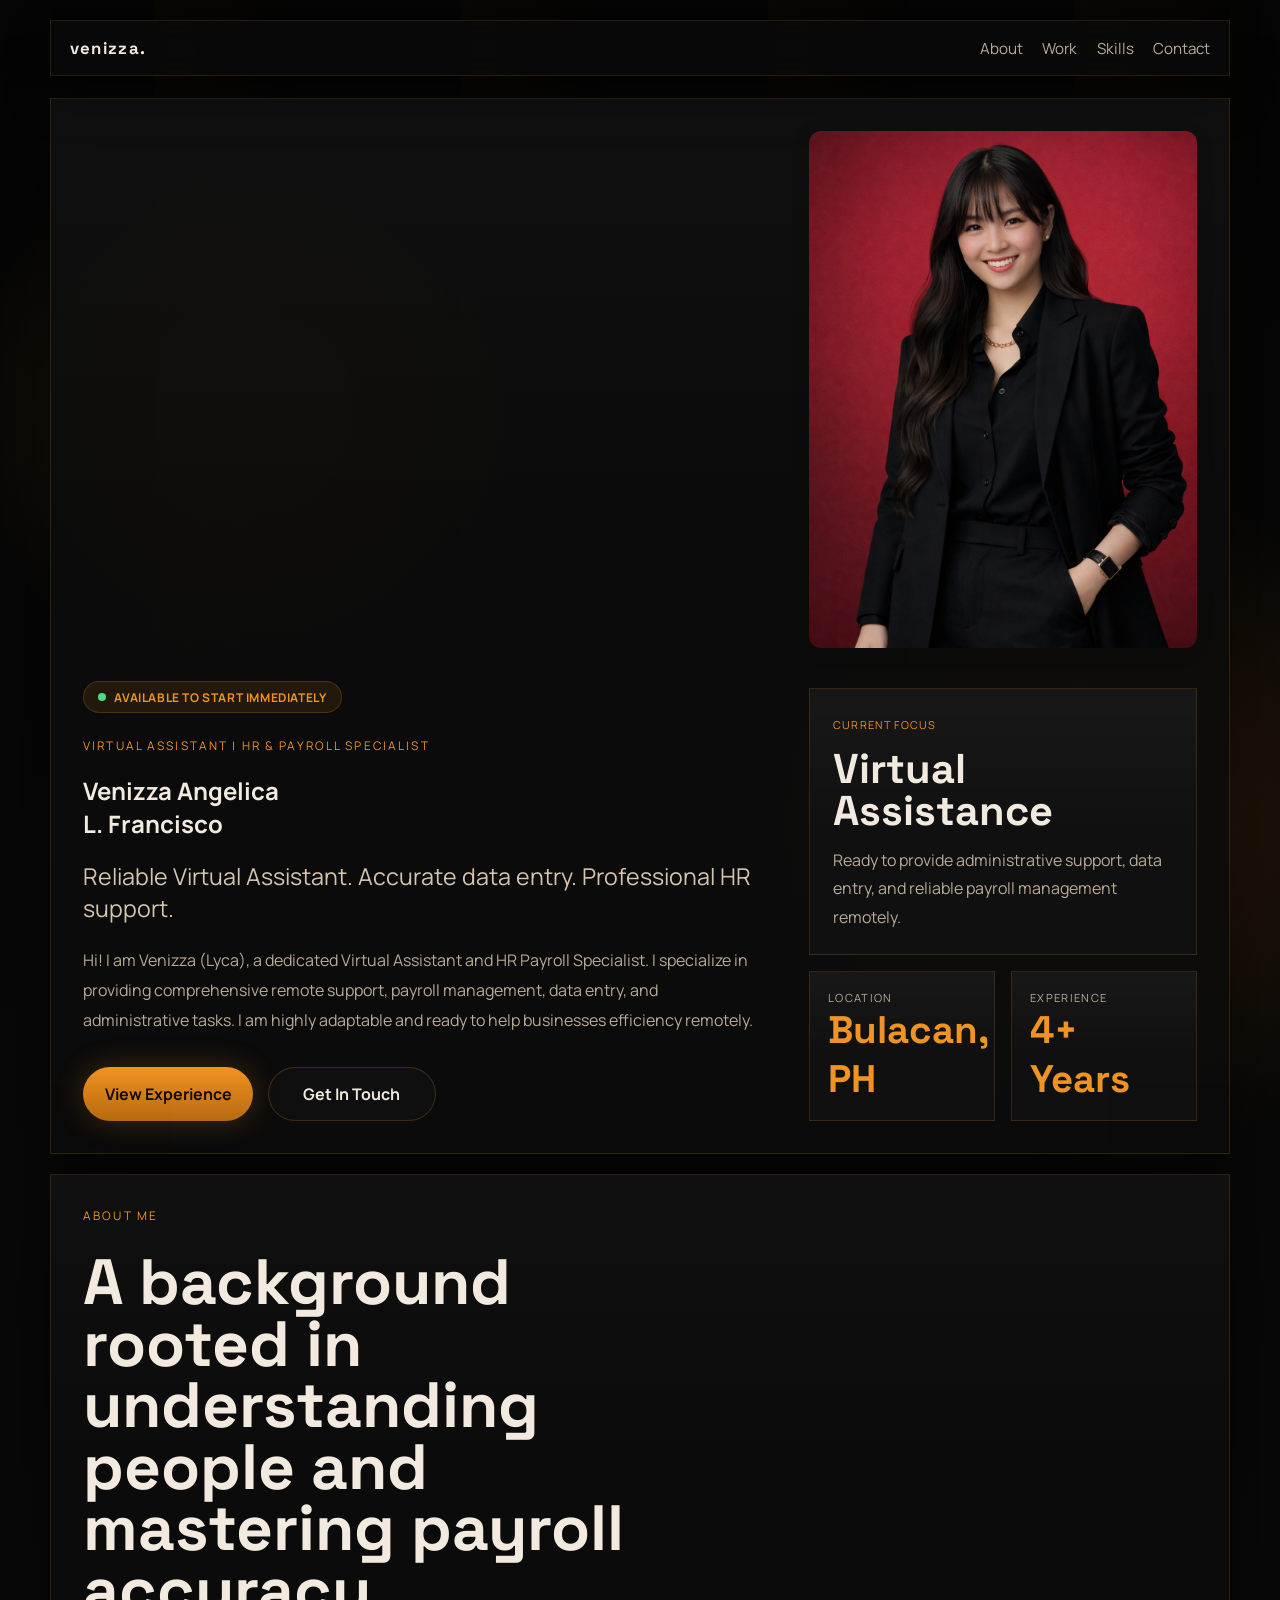
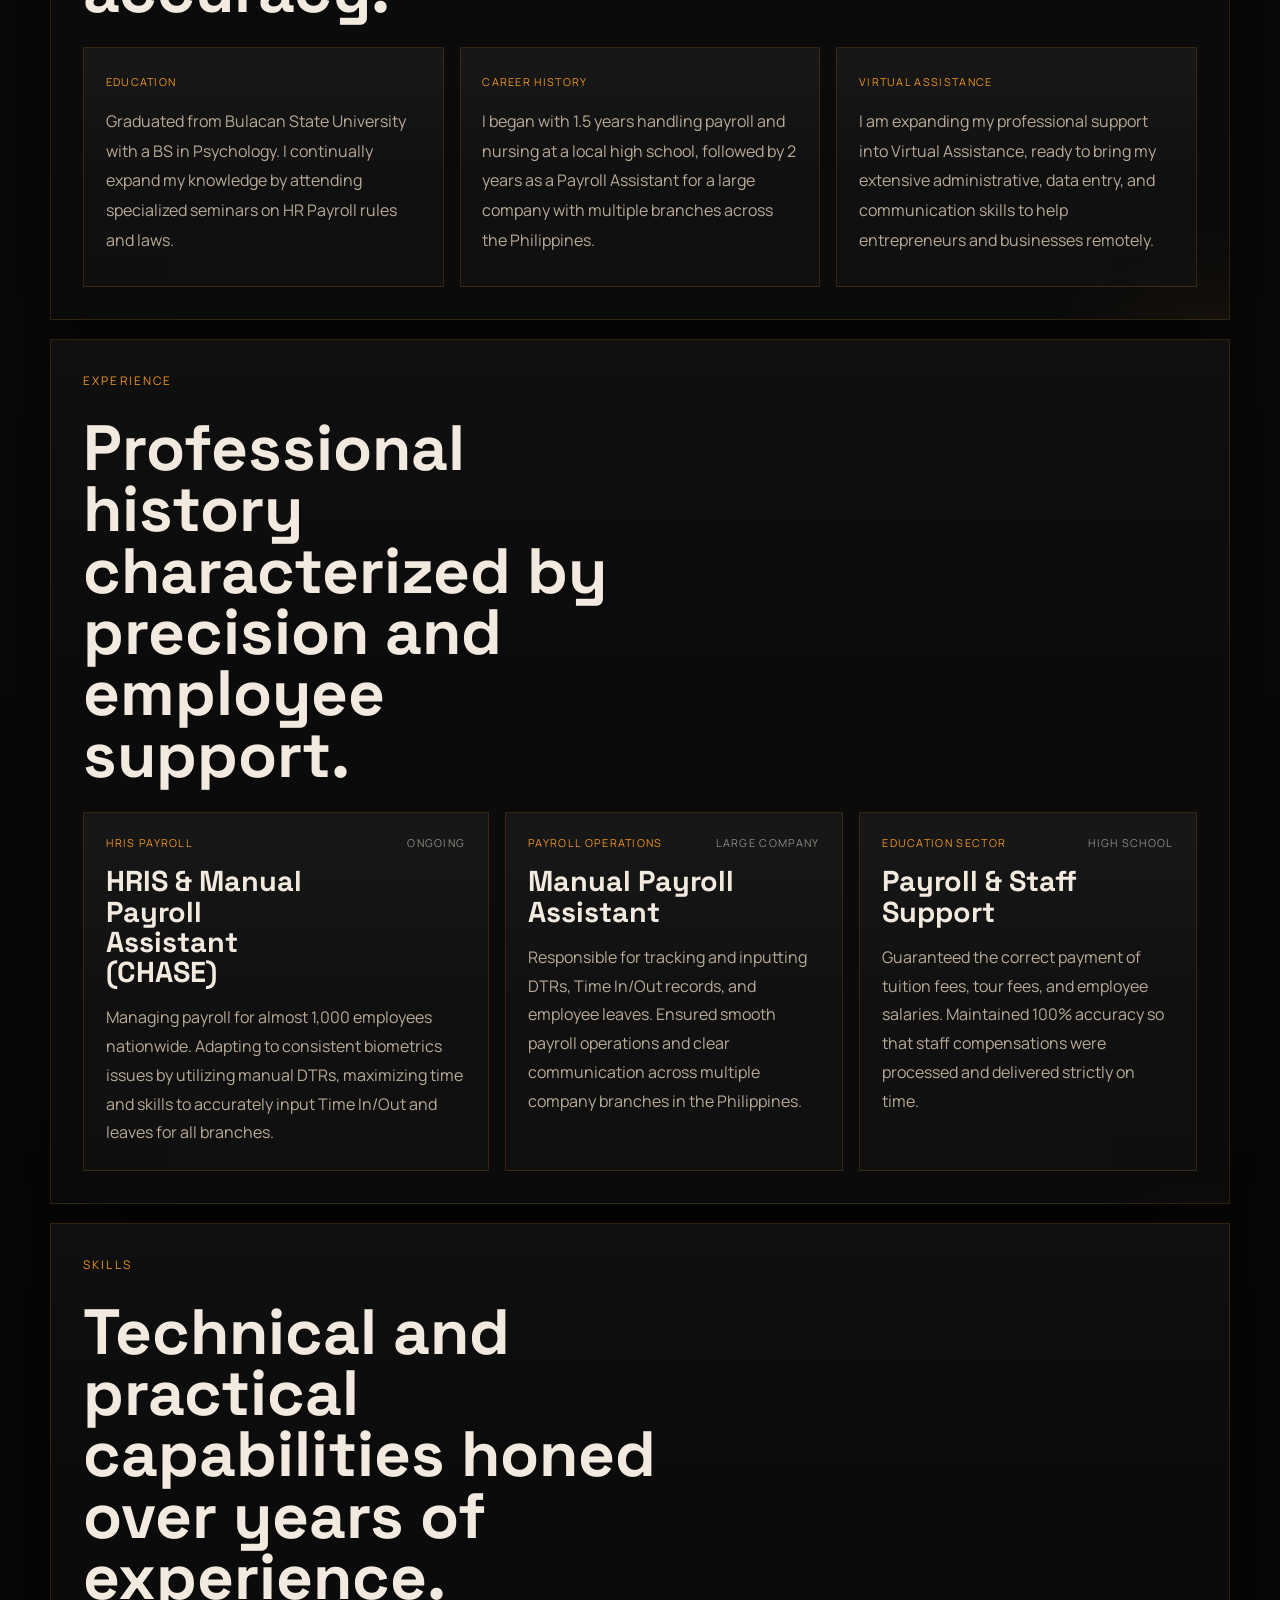
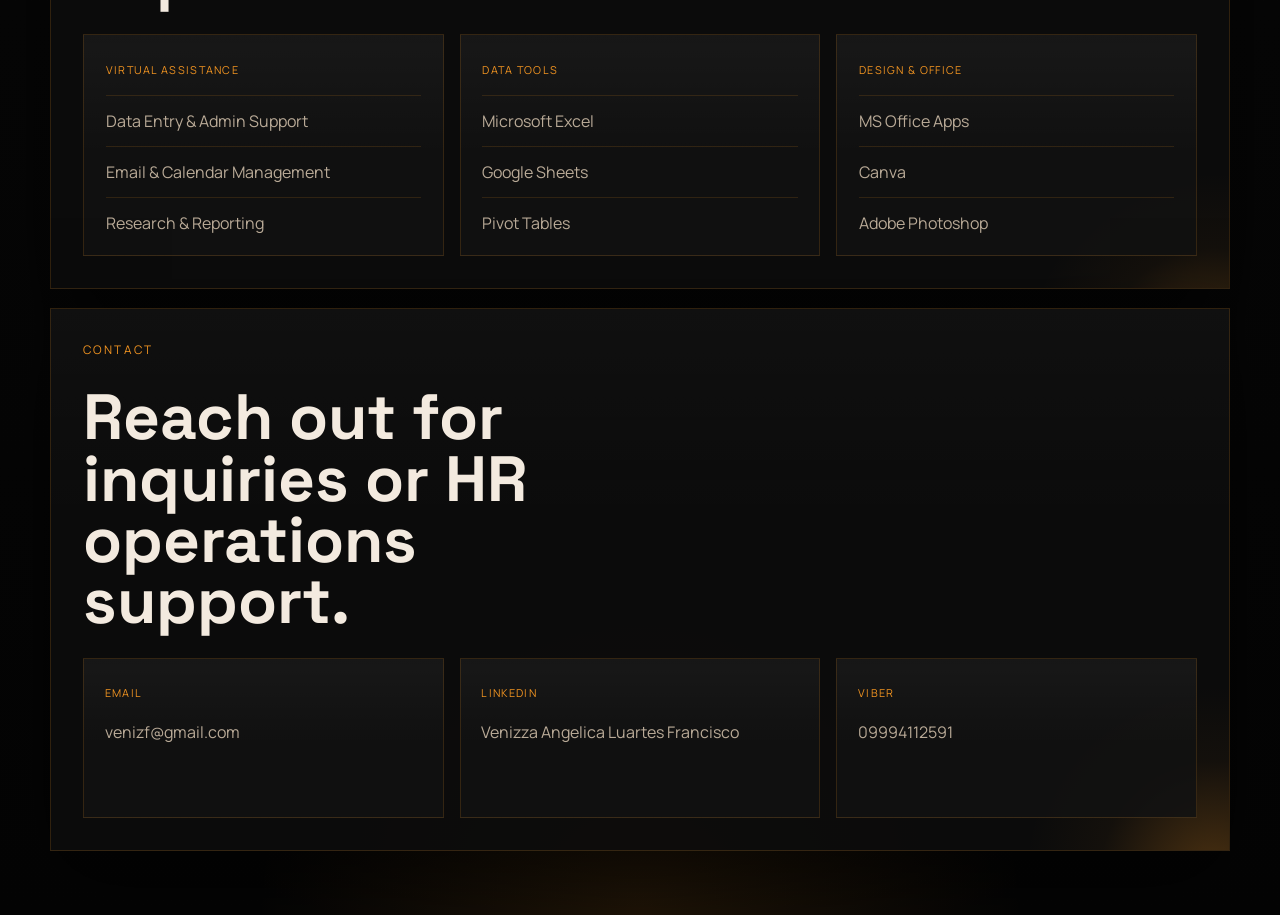
==== index.html @ deeda003 "Add files via upload" ====
<!DOCTYPE html>
<html lang="en">
<head>
  <meta charset="UTF-8">
  <meta name="viewport" content="width=device-width, initial-scale=1.0">
  <title>Venizza Angelica L. Francisco | Portfolio</title>
  <meta
    name="description"
    content="Portfolio page for Venizza Angelica L. Francisco, HR Payroll Specialist."
  >
  <link rel="preconnect" href="https://fonts.googleapis.com">
  <link rel="preconnect" href="https://fonts.gstatic.com" crossorigin>
  <link
    href="https://fonts.googleapis.com/css2?family=Space+Grotesk:wght@400;500;700&family=Manrope:wght@400;500;700&display=swap"
    rel="stylesheet"
  >
  <link rel="stylesheet" href="style.css">
</head>
<body>
  <div class="page-shell">
    <header class="site-header">
      <a class="brand" href="#home">venizza.</a>
      <button class="menu-toggle" type="button" aria-expanded="false" aria-label="Open navigation">
        <span></span>
        <span></span>
      </button>
      <nav class="site-nav">
        <a href="#about">About</a>
        <a href="#projects">Work</a>
        <a href="#skills">Skills</a>
        <a href="#contact">Contact</a>
      </nav>
    </header>

    <main id="home">
      <section class="hero-panel reveal">
        <div class="hero-copy">
          <div class="availability-badge">
             <span class="pulse-dot"></span> Available to start immediately
          </div>
          <p class="eyebrow">Virtual Assistant | HR & Payroll Specialist</p>
          <h1>Venizza Angelica<br>L. Francisco</h1>
          <p class="hero-subtitle">
            Reliable Virtual Assistant. Accurate data entry. Professional HR support.
          </p>
          <p class="hero-text">
            Hi! I am Venizza (Lyca), a dedicated Virtual Assistant and HR Payroll Specialist. I specialize in providing comprehensive remote support, payroll management, data entry, and administrative tasks. I am highly adaptable and ready to help businesses efficiency remotely.
          </p>
          <div class="hero-actions">
            <a class="button button-primary" href="#projects">View Experience</a>
            <a class="button button-secondary" href="#contact">Get In Touch</a>
          </div>
        </div>

        <aside class="hero-side">
          <div class="profile-frame floating-element" style="margin-bottom: 24px; border-radius: 12px; overflow: hidden; box-shadow: 0 4px 20px rgba(0,0,0,0.1);">
            <img src="Venizz Italy.png" alt="Venizza Angelica L. Francisco" style="width: 100%; display: block; object-fit: cover; aspect-ratio: 3/4;">
          </div>
          <div class="stat-card">
            <span class="stat-label">Current Focus</span>
            <strong>Virtual Assistance</strong>
            <p>Ready to provide administrative support, data entry, and reliable payroll management remotely.</p>
          </div>
          <div class="mini-grid">
            <div class="mini-card">
              <span>Location</span>
              <strong>Bulacan, PH</strong>
            </div>
            <div class="mini-card">
              <span>Experience</span>
              <strong>4+ Years</strong>
            </div>
          </div>
        </aside>
      </section>

      <section class="section-panel reveal" id="about">
        <div class="section-intro">
          <p class="eyebrow">About Me</p>
          <h2>A background rooted in understanding people and mastering payroll accuracy.</h2>
        </div>
        <div class="story-grid">
          <article class="story-card">
            <span class="story-tag">Education</span>
            <p>
              Graduated from Bulacan State University with a BS in Psychology. I continually expand my knowledge by attending specialized seminars on HR Payroll rules and laws.
            </p>
          </article>
          <article class="story-card">
            <span class="story-tag">Career History</span>
            <p>
              I began with 1.5 years handling payroll and nursing at a local high school, followed by 2 years as a Payroll Assistant for a large company with multiple branches across the Philippines.
            </p>
          </article>
          <article class="story-card">
            <span class="story-tag">Virtual Assistance</span>
            <p>
              I am expanding my professional support into Virtual Assistance, ready to bring my extensive administrative, data entry, and communication skills to help entrepreneurs and businesses remotely.
            </p>
          </article>
        </div>
      </section>

      <section class="section-panel reveal" id="projects">
        <div class="section-intro">
          <p class="eyebrow">Experience</p>
          <h2>Professional history characterized by precision and employee support.</h2>
        </div>

        <div class="project-grid">
          <article class="project-card featured-card">
            <div class="project-head">
              <span class="project-tag">HRIS Payroll</span>
              <span class="project-note">Ongoing</span>
            </div>
            <h3>HRIS & Manual Payroll Assistant (CHASE)</h3>
            <p>
              Managing payroll for almost 1,000 employees nationwide. Adapting to consistent biometrics issues by utilizing manual DTRs, maximizing time and skills to accurately input Time In/Out and leaves for all branches.
            </p>
          </article>

          <article class="project-card">
            <div class="project-head">
              <span class="project-tag">Payroll Operations</span>
              <span class="project-note">Large Company</span>
            </div>
            <h3>Manual Payroll Assistant</h3>
            <p>
              Responsible for tracking and inputting DTRs, Time In/Out records, and employee leaves. Ensured smooth payroll operations and clear communication across multiple company branches in the Philippines.
            </p>
          </article>

          <article class="project-card">
            <div class="project-head">
              <span class="project-tag">Education Sector</span>
              <span class="project-note">High School</span>
            </div>
            <h3>Payroll & Staff Support</h3>
            <p>
              Guaranteed the correct payment of tuition fees, tour fees, and employee salaries. Maintained 100% accuracy so that staff compensations were processed and delivered strictly on time.
            </p>
          </article>
        </div>
      </section>

      <section class="section-panel reveal" id="skills">
        <div class="section-intro">
          <p class="eyebrow">Skills</p>
          <h2>Technical and practical capabilities honed over years of experience.</h2>
        </div>

        <div class="skills-board">
          <div class="skill-column">
            <span class="skill-label">Virtual Assistance</span>
            <ul class="skill-list">
              <li>Data Entry & Admin Support</li>
              <li>Email & Calendar Management</li>
              <li>Research & Reporting</li>
            </ul>
          </div>
          <div class="skill-column">
            <span class="skill-label">Data Tools</span>
            <ul class="skill-list">
              <li>Microsoft Excel</li>
              <li>Google Sheets</li>
              <li>Pivot Tables</li>
            </ul>
          </div>
          <div class="skill-column">
            <span class="skill-label">Design & Office</span>
            <ul class="skill-list">
              <li>MS Office Apps</li>
              <li>Canva</li>
              <li>Adobe Photoshop</li>
            </ul>
          </div>
        </div>
      </section>

      <section class="section-panel reveal contact-panel" id="contact">
        <div class="section-intro">
          <p class="eyebrow">Contact</p>
          <h2>Reach out for inquiries or HR operations support.</h2>
        </div>

        <div class="contact-layout">
          <div class="contact-card">
            <span class="contact-label">Email</span>
            <p>venizf@gmail.com</p>
          </div>
          <div class="contact-card">
            <span class="contact-label">LinkedIn</span>
            <p>Venizza Angelica Luartes Francisco</p>
          </div>
          <div class="contact-card">
            <span class="contact-label">Viber</span>
            <p>09994112591</p>
          </div>
        </div>
      </section>
    </main>
  </div>

  <script src="script.js"></script>
</body>
</html>
---- style.css ----
:root {
  --bg: #060606;
  --surface: rgba(12, 12, 12, 0.92);
  --surface-soft: rgba(18, 18, 18, 0.88);
  --surface-strong: #101010;
  --text: #f3eadf;
  --muted: #b9aa97;
  --line: rgba(197, 117, 28, 0.24);
  --accent: #b96a11;
  --accent-bright: #f09321;
  --accent-soft: rgba(240, 147, 33, 0.14);
  --shadow: 0 30px 80px rgba(0, 0, 0, 0.58);
}

* {
  box-sizing: border-box;
}

html {
  scroll-behavior: smooth;
}

body {
  margin: 0;
  min-height: 100vh;
  font-family: "Manrope", sans-serif;
  color: var(--text);
  background:
    radial-gradient(circle at 20% 10%, rgba(240, 147, 33, 0.2), transparent 18rem),
    radial-gradient(circle at 85% 20%, rgba(185, 106, 17, 0.24), transparent 22rem),
    radial-gradient(circle at 50% 100%, rgba(240, 147, 33, 0.12), transparent 24rem),
    linear-gradient(180deg, #050505 0%, #090909 45%, #040404 100%);
}

body::before {
  content: "";
  position: fixed;
  inset: 0;
  background:
    linear-gradient(90deg, transparent 0, transparent 12%, rgba(240, 147, 33, 0.05) 12%, transparent 24%, transparent 36%, rgba(240, 147, 33, 0.05) 36%, transparent 48%, transparent 60%, rgba(240, 147, 33, 0.05) 60%, transparent 72%, transparent 84%, rgba(240, 147, 33, 0.05) 84%, transparent 100%);
  pointer-events: none;
  opacity: 0.45;
}

a {
  color: inherit;
  text-decoration: none;
}

.page-shell {
  position: relative;
  width: min(1180px, calc(100% - 2rem));
  margin: 0 auto;
  padding: 1.25rem 0 4rem;
}

.site-header {
  display: flex;
  align-items: center;
  justify-content: space-between;
  gap: 1rem;
  padding: 1rem 1.2rem;
  margin-bottom: 1.4rem;
  position: sticky;
  top: 1rem;
  z-index: 20;
  background: rgba(10, 10, 10, 0.82);
  border: 1px solid rgba(240, 147, 33, 0.14);
  backdrop-filter: blur(14px);
  box-shadow: 0 20px 45px rgba(0, 0, 0, 0.38);
}

.brand,
.site-nav a,
.button,
.project-card,
.story-card,
.contact-card,
.skill-column {
  transition: 0.28s ease;
}

.brand,
.hero h1,
.section-intro h2,
.project-card h3 {
  font-family: "Space Grotesk", sans-serif;
}

.brand {
  font-size: 1.05rem;
  font-weight: 700;
  letter-spacing: 0.08em;
  text-transform: lowercase;
}

.site-nav {
  display: flex;
  align-items: center;
  gap: 1.2rem;
}

.site-nav a {
  color: var(--muted);
  font-size: 0.95rem;
}

.site-nav a:hover,
.brand:hover {
  color: var(--accent-bright);
}

.menu-toggle {
  display: none;
  border: 0;
  background: transparent;
  padding: 0.3rem;
  cursor: pointer;
}

.menu-toggle span {
  display: block;
  width: 1.4rem;
  height: 2px;
  margin: 0.28rem 0;
  background: var(--text);
}

.hero-panel,
.section-panel {
  position: relative;
  overflow: hidden;
  background:
    linear-gradient(180deg, rgba(255, 255, 255, 0.02), transparent 40%),
    var(--surface);
  border: 1px solid rgba(240, 147, 33, 0.16);
  box-shadow: var(--shadow);
}

.hero-panel::before,
.section-panel::before {
  content: "";
  position: absolute;
  inset: auto -15% -40% auto;
  width: 24rem;
  height: 24rem;
  border-radius: 50%;
  background: radial-gradient(circle, rgba(240, 147, 33, 0.28) 0%, rgba(240, 147, 33, 0.04) 42%, transparent 70%);
  pointer-events: none;
}

.hero-panel {
  display: grid;
  grid-template-columns: 1.45fr 0.8fr;
  gap: 1.5rem;
  padding: 2rem;
  min-height: 78vh;
  align-items: end;
}

.hero-copy {
  position: relative;
  z-index: 1;
  max-width: 50rem;
}

.eyebrow {
  margin: 0 0 1rem;
  text-transform: uppercase;
  letter-spacing: 0.18em;
  font-size: 0.74rem;
  color: var(--accent-bright);
}

.hero h1 {
  margin: 0;
  font-size: clamp(3rem, 10vw, 7rem);
  line-height: 0.92;
  letter-spacing: -0.05em;
  max-width: 8ch;
}

.hero-subtitle {
  margin: 1rem 0 0;
  font-size: clamp(1.1rem, 2vw, 1.45rem);
  color: #d7c4af;
}

.hero-text {
  margin: 1.4rem 0 0;
  max-width: 42rem;
  line-height: 1.85;
  color: var(--muted);
}

.hero-actions {
  display: flex;
  flex-wrap: wrap;
  gap: 0.9rem;
  margin-top: 2rem;
}

.button {
  display: inline-flex;
  align-items: center;
  justify-content: center;
  min-width: 10.5rem;
  padding: 0.95rem 1.35rem;
  border-radius: 999px;
  font-weight: 700;
}

.button-primary {
  background: linear-gradient(180deg, var(--accent-bright), var(--accent));
  color: #130a02;
  box-shadow: 0 0 30px rgba(240, 147, 33, 0.24);
}

.button-primary:hover {
  transform: translateY(-2px);
  box-shadow: 0 0 35px rgba(240, 147, 33, 0.34);
}

.button-secondary {
  border: 1px solid rgba(240, 147, 33, 0.22);
  background: rgba(255, 255, 255, 0.02);
  color: var(--text);
}

.button-secondary:hover {
  border-color: rgba(240, 147, 33, 0.45);
  color: var(--accent-bright);
}

.hero-side {
  position: relative;
  z-index: 1;
  display: grid;
  gap: 1rem;
}

.stat-card,
.mini-card,
.story-card,
.project-card,
.skill-column,
.contact-card {
  background:
    linear-gradient(180deg, rgba(255, 255, 255, 0.03), transparent 55%),
    var(--surface-soft);
  border: 1px solid rgba(240, 147, 33, 0.16);
}

.stat-card {
  padding: 1.4rem;
  min-height: 15rem;
}

.stat-label,
.story-tag,
.skill-label,
.contact-label,
.project-note,
.project-tag {
  display: inline-flex;
  width: fit-content;
  text-transform: uppercase;
  letter-spacing: 0.12em;
  font-size: 0.68rem;
}

.stat-label,
.story-tag,
.skill-label,
.contact-label,
.project-tag {
  color: var(--accent-bright);
}

.stat-card strong {
  display: block;
  margin-top: 0.9rem;
  font-family: "Space Grotesk", sans-serif;
  font-size: 2.6rem;
  line-height: 1;
}

.stat-card p {
  margin: 0.9rem 0 0;
  color: var(--muted);
  line-height: 1.8;
}

.mini-grid {
  display: grid;
  grid-template-columns: repeat(2, minmax(0, 1fr));
  gap: 1rem;
}

.mini-card {
  padding: 1.1rem;
  min-height: 8rem;
  display: flex;
  flex-direction: column;
  justify-content: space-between;
}

.mini-card span {
  color: var(--muted);
  text-transform: uppercase;
  letter-spacing: 0.12em;
  font-size: 0.7rem;
}

.mini-card strong {
  font-family: "Space Grotesk", sans-serif;
  font-size: 2.4rem;
  color: var(--accent-bright);
}

.section-panel {
  padding: 2rem;
  margin-top: 1.2rem;
}

.section-intro {
  position: relative;
  z-index: 1;
  display: grid;
  gap: 0.8rem;
  margin-bottom: 1.6rem;
}

.section-intro h2 {
  margin: 0;
  max-width: 14ch;
  font-size: clamp(2rem, 5vw, 4rem);
  line-height: 0.96;
}

.story-grid {
  display: grid;
  grid-template-columns: repeat(3, minmax(0, 1fr));
  gap: 1rem;
}

.story-card {
  position: relative;
  z-index: 1;
  padding: 1.35rem;
  min-height: 15rem;
}

.story-card p {
  margin: 1rem 0 0;
  color: var(--muted);
  line-height: 1.85;
}

.project-grid {
  position: relative;
  z-index: 1;
  display: grid;
  grid-template-columns: 1.2fr 1fr 1fr;
  gap: 1rem;
}

.project-card {
  padding: 1.4rem;
  min-height: 18rem;
  display: grid;
  align-content: start;
  gap: 1rem;
}

.featured-card {
  min-height: 22rem;
}

.project-card:hover,
.story-card:hover,
.skill-column:hover,
.contact-card:hover {
  transform: translateY(-4px);
  border-color: rgba(240, 147, 33, 0.34);
  box-shadow: 0 16px 40px rgba(0, 0, 0, 0.35);
}

.project-head {
  display: flex;
  align-items: center;
  justify-content: space-between;
  gap: 1rem;
}

.project-note {
  color: rgba(243, 234, 223, 0.55);
}

.project-card h3 {
  margin: 0;
  font-size: 1.8rem;
  line-height: 1.05;
  max-width: 11ch;
}

.project-card p {
  margin: 0;
  color: var(--muted);
  line-height: 1.8;
}

.skills-board {
  position: relative;
  z-index: 1;
  display: grid;
  grid-template-columns: repeat(3, minmax(0, 1fr));
  gap: 1rem;
}

.skill-column {
  padding: 1.35rem;
}

.skill-list {
  margin: 1rem 0 0;
  padding: 0;
  list-style: none;
  display: grid;
  gap: 0.9rem;
}

.skill-list li {
  padding-top: 0.85rem;
  border-top: 1px solid rgba(240, 147, 33, 0.14);
  color: var(--muted);
}

.contact-panel {
  margin-bottom: 0;
}

.contact-layout {
  position: relative;
  z-index: 1;
  display: grid;
  grid-template-columns: repeat(3, minmax(0, 1fr));
  gap: 1rem;
}

.contact-card {
  padding: 1.3rem;
  min-height: 10rem;
}

.contact-card p {
  margin: 1rem 0 0;
  color: var(--muted);
  line-height: 1.8;
  word-break: break-word;
}

.reveal {
  opacity: 0;
  transform: translateY(28px);
  transition: opacity 0.7s ease, transform 0.7s ease;
}

.reveal-visible {
  opacity: 1;
  transform: translateY(0);
}

@media (max-width: 980px) {
  .hero-panel,
  .story-grid,
  .project-grid,
  .skills-board,
  .contact-layout {
    grid-template-columns: 1fr;
  }

  .hero-panel {
    min-height: auto;
  }

  .section-intro h2,
  .hero h1,
  .project-card h3 {
    max-width: none;
  }
}

@media (max-width: 760px) {
  .page-shell {
    width: min(100% - 1rem, 1180px);
  }

  .site-header {
    align-items: flex-start;
    flex-wrap: wrap;
  }

  .menu-toggle {
    display: inline-block;
    margin-left: auto;
  }

  .site-nav {
    width: 100%;
    display: none;
    flex-direction: column;
    align-items: flex-start;
    gap: 0.9rem;
    padding-top: 0.8rem;
  }

  .site-nav.is-open {
    display: flex;
  }

  .hero-panel,
  .section-panel {
    padding: 1.3rem;
  }

  .mini-grid {
    grid-template-columns: 1fr;
  }
}

/* Animations added for Virtual Assistant */
.availability-badge {
  display: inline-flex;
  align-items: center;
  gap: 0.5rem;
  background: rgba(240, 147, 33, 0.1);
  border: 1px solid rgba(240, 147, 33, 0.2);
  color: #f09321;
  padding: 0.4rem 0.9rem;
  border-radius: 99px;
  font-size: 0.75rem;
  font-weight: 700;
  text-transform: uppercase;
  letter-spacing: 0.05em;
  margin-bottom: 1.5rem;
}

.pulse-dot {
  width: 8px;
  height: 8px;
  background-color: #4ade80;
  border-radius: 50%;
  box-shadow: 0 0 0 0 rgba(74, 222, 128, 1);
  animation: pulse 2s infinite;
}

@keyframes pulse {
  0% { transform: scale(0.95); box-shadow: 0 0 0 0 rgba(74, 222, 128, 0.7); }
  70% { transform: scale(1); box-shadow: 0 0 0 8px rgba(74, 222, 128, 0); }
  100% { transform: scale(0.95); box-shadow: 0 0 0 0 rgba(74, 222, 128, 0); }
}

.floating-element {
  animation: float 6s ease-in-out infinite;
}

@keyframes float {
  0% { transform: translateY(0px); }
  50% { transform: translateY(-12px); }
  100% { transform: translateY(0px); }
}
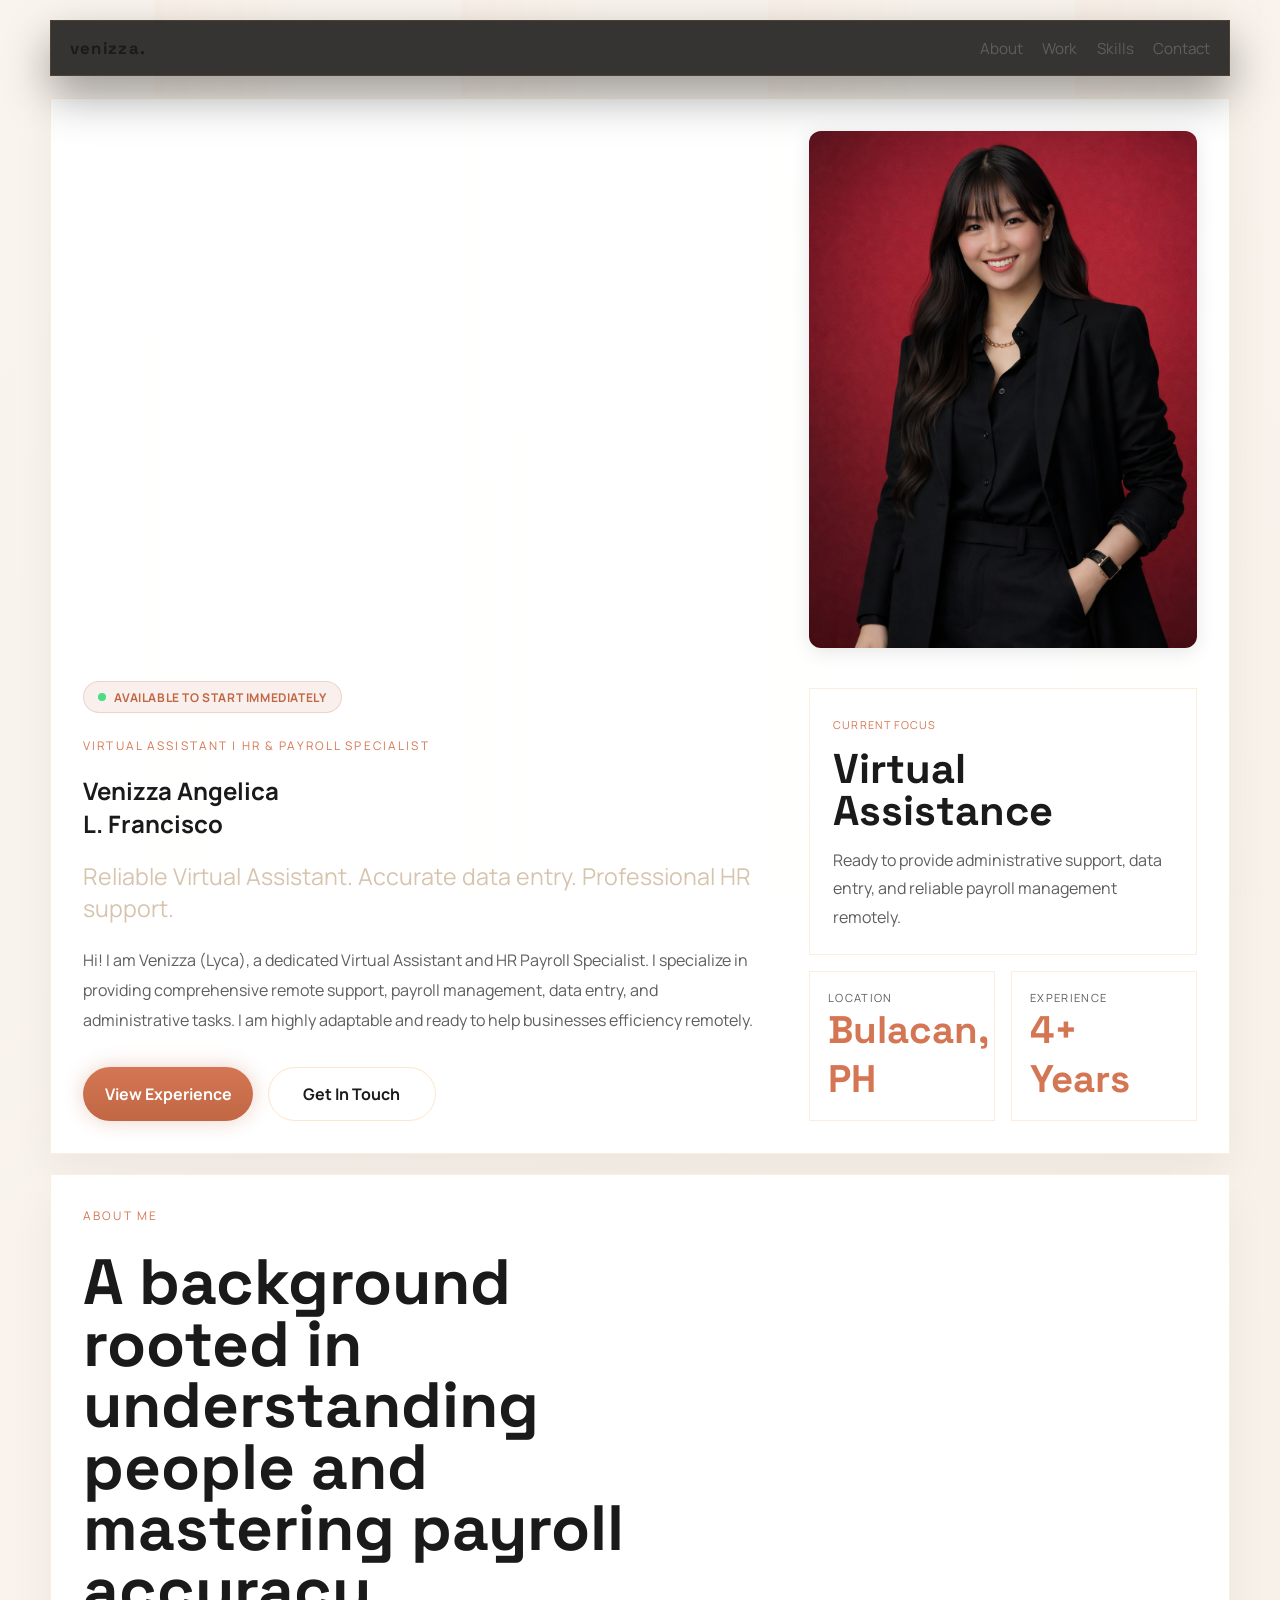
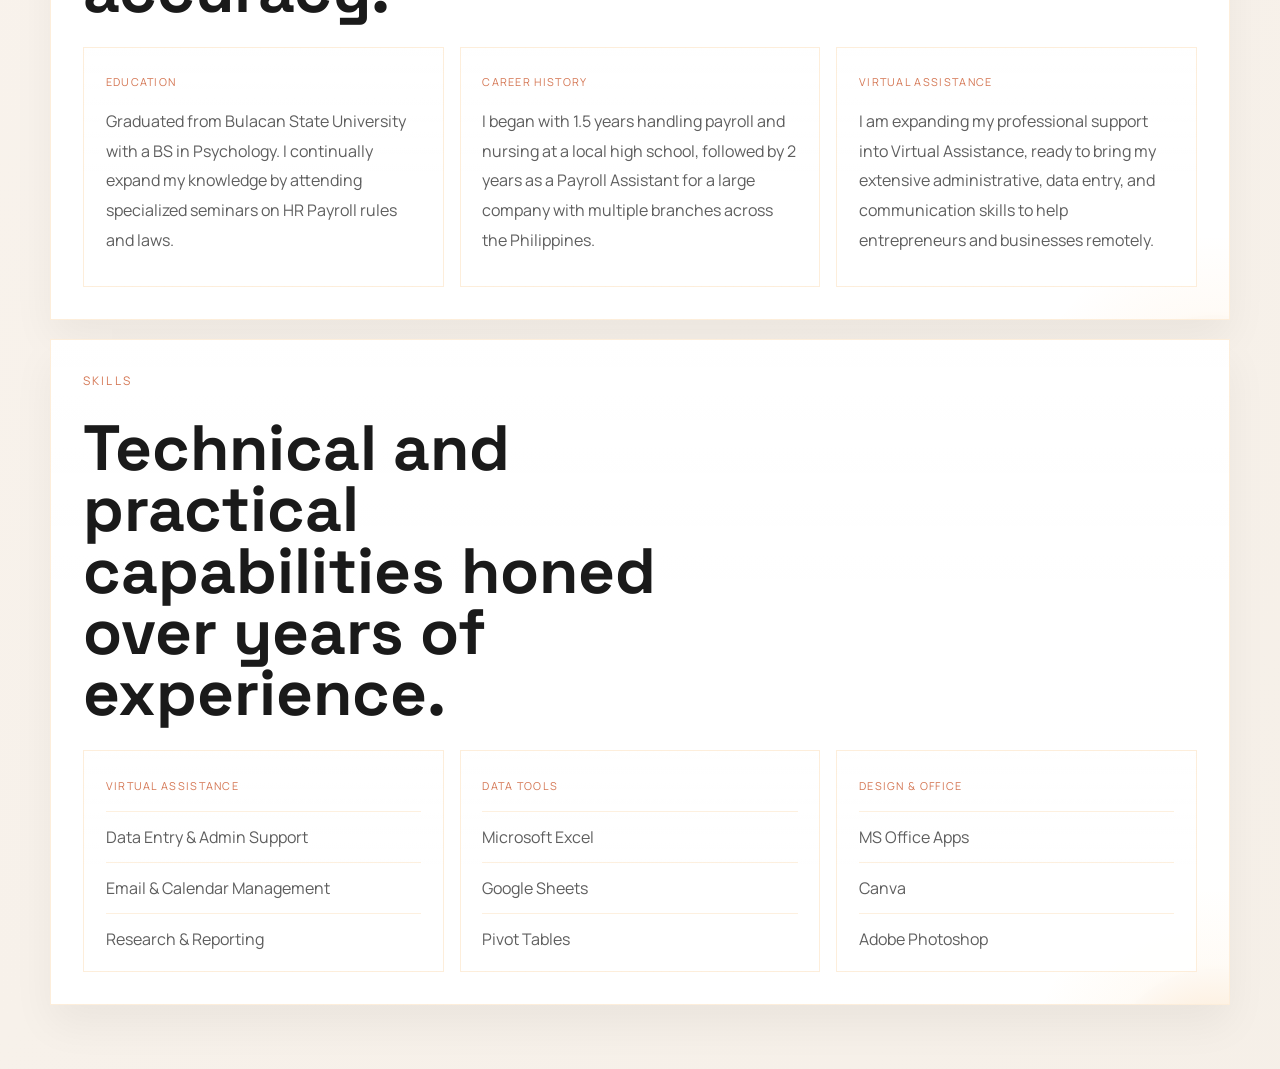
==== commit d0e3d121: "Add files via upload" ====
--- a/index.html
+++ b/index.html
@@ -26,9 +26,9 @@
       </button>
       <nav class="site-nav">
         <a href="#about">About</a>
-        <a href="#projects">Work</a>
+        <a href="#" onclick="openModal('modal-projects'); return false;">Work</a>
         <a href="#skills">Skills</a>
-        <a href="#contact">Contact</a>
+        <a href="#" onclick="openModal('modal-contact'); return false;">Contact</a>
       </nav>
     </header>
 
@@ -47,8 +47,8 @@
             Hi! I am Venizza (Lyca), a dedicated Virtual Assistant and HR Payroll Specialist. I specialize in providing comprehensive remote support, payroll management, data entry, and administrative tasks. I am highly adaptable and ready to help businesses efficiency remotely.
           </p>
           <div class="hero-actions">
-            <a class="button button-primary" href="#projects">View Experience</a>
-            <a class="button button-secondary" href="#contact">Get In Touch</a>
+            <a class="button button-primary" href="#" onclick="openModal('modal-projects'); return false;">View Experience</a>
+            <a class="button button-secondary" href="#" onclick="openModal('modal-contact'); return false;">Get In Touch</a>
           </div>
         </div>
 
@@ -101,7 +101,11 @@
         </div>
       </section>
 
-      <section class="section-panel reveal" id="projects">
+      <div class="modal" id="modal-projects">
+        <div class="modal-backdrop" onclick="closeModal('modal-projects')"></div>
+        <div class="modal-dialog">
+          <button class="modal-close" onclick="closeModal('modal-projects')" aria-label="Close modal">&times;</button>
+          <div class="section-panel" id="projects">
         <div class="section-intro">
           <p class="eyebrow">Experience</p>
           <h2>Professional history characterized by precision and employee support.</h2>
@@ -141,7 +145,9 @@
             </p>
           </article>
         </div>
-      </section>
+          </div>
+        </div>
+      </div>
 
       <section class="section-panel reveal" id="skills">
         <div class="section-intro">
@@ -177,7 +183,11 @@
         </div>
       </section>
 
-      <section class="section-panel reveal contact-panel" id="contact">
+      <div class="modal" id="modal-contact">
+        <div class="modal-backdrop" onclick="closeModal('modal-contact')"></div>
+        <div class="modal-dialog">
+          <button class="modal-close" onclick="closeModal('modal-contact')" aria-label="Close modal">&times;</button>
+          <div class="section-panel contact-panel" id="contact">
         <div class="section-intro">
           <p class="eyebrow">Contact</p>
           <h2>Reach out for inquiries or HR operations support.</h2>
@@ -197,7 +207,9 @@
             <p>09994112591</p>
           </div>
         </div>
-      </section>
+          </div>
+        </div>
+      </div>
     </main>
   </div>
 
--- a/style.css
+++ b/style.css
@@ -1,15 +1,15 @@
 :root {
-  --bg: #060606;
-  --surface: rgba(12, 12, 12, 0.92);
-  --surface-soft: rgba(18, 18, 18, 0.88);
-  --surface-strong: #101010;
-  --text: #f3eadf;
-  --muted: #b9aa97;
-  --line: rgba(197, 117, 28, 0.24);
-  --accent: #b96a11;
-  --accent-bright: #f09321;
-  --accent-soft: rgba(240, 147, 33, 0.14);
-  --shadow: 0 30px 80px rgba(0, 0, 0, 0.58);
+  --bg: #faf4ee;
+  --surface: rgba(255, 255, 255, 0.96);
+  --surface-soft: rgba(255, 255, 255, 0.9);
+  --surface-strong: #ffffff;
+  --text: #1a1a1a;
+  --muted: #5e5e5e;
+  --line: rgba(193, 103, 68, 0.15);
+  --accent: #c16744;
+  --accent-bright: #d47653;
+  --accent-soft: rgba(193, 103, 68, 0.1);
+  --shadow: 0 20px 40px rgba(0, 0, 0, 0.05);
 }
 
 * {
@@ -25,11 +25,15 @@
   min-height: 100vh;
   font-family: "Manrope", sans-serif;
   color: var(--text);
-  background:
-    radial-gradient(circle at 20% 10%, rgba(240, 147, 33, 0.2), transparent 18rem),
-    radial-gradient(circle at 85% 20%, rgba(185, 106, 17, 0.24), transparent 22rem),
-    radial-gradient(circle at 50% 100%, rgba(240, 147, 33, 0.12), transparent 24rem),
-    linear-gradient(180deg, #050505 0%, #090909 45%, #040404 100%);
+  background: linear-gradient(-45deg, #faf4ee, #fdf8f4, #f4eee6, #faf4ee);
+  background-size: 400% 400%;
+  animation: gradientBG 15s ease infinite;
+}
+
+@keyframes gradientBG {
+  0% { background-position: 0% 50%; }
+  50% { background-position: 100% 50%; }
+  100% { background-position: 0% 50%; }
 }
 
 body::before {
@@ -212,8 +216,28 @@
 
 .button-primary {
   background: linear-gradient(180deg, var(--accent-bright), var(--accent));
-  color: #130a02;
-  box-shadow: 0 0 30px rgba(240, 147, 33, 0.24);
+  color: #ffffff;
+  box-shadow: 0 0 20px rgba(193, 103, 68, 0.3);
+  position: relative;
+  overflow: hidden;
+}
+
+.button-primary::after {
+  content: "";
+  position: absolute;
+  top: 0;
+  left: -100%;
+  width: 50%;
+  height: 100%;
+  background: linear-gradient(90deg, transparent, rgba(255, 255, 255, 0.3), transparent);
+  transform: skewX(-20deg);
+  animation: shine 3s infinite 2s; /* delays the start slightly */
+}
+
+@keyframes shine {
+  0% { left: -100%; }
+  15% { left: 200%; }
+  100% { left: 200%; }
 }
 
 .button-primary:hover {
@@ -534,9 +558,9 @@
   display: inline-flex;
   align-items: center;
   gap: 0.5rem;
-  background: rgba(240, 147, 33, 0.1);
-  border: 1px solid rgba(240, 147, 33, 0.2);
-  color: #f09321;
+  background: rgba(193, 103, 68, 0.1);
+  border: 1px solid rgba(193, 103, 68, 0.2);
+  color: #c16744;
   padding: 0.4rem 0.9rem;
   border-radius: 99px;
   font-size: 0.75rem;
@@ -570,3 +594,86 @@
   50% { transform: translateY(-12px); }
   100% { transform: translateY(0px); }
 }
+
+/* Modal Styles */
+.modal {
+  position: fixed;
+  inset: 0;
+  z-index: 999;
+  display: flex;
+  align-items: center;
+  justify-content: center;
+  opacity: 0;
+  visibility: hidden;
+  transition: opacity 0.3s cubic-bezier(0.16, 1, 0.3, 1), visibility 0.3s;
+  padding: 1rem;
+}
+
+.modal.is-active {
+  opacity: 1;
+  visibility: visible;
+}
+
+.modal-backdrop {
+  position: absolute;
+  inset: 0;
+  background: rgba(10, 10, 10, 0.5);
+  backdrop-filter: blur(8px);
+  -webkit-backdrop-filter: blur(8px);
+}
+
+.modal-dialog {
+  position: relative;
+  z-index: 1;
+  width: 100%;
+  max-width: 900px;
+  max-height: 90vh;
+  overflow-y: auto;
+  border-radius: 20px;
+  transform: translateY(30px) scale(0.96);
+  transition: transform 0.4s cubic-bezier(0.16, 1, 0.3, 1);
+  scrollbar-width: none;
+}
+
+.modal-dialog::-webkit-scrollbar {
+  display: none;
+}
+
+.modal.is-active .modal-dialog {
+  transform: translateY(0) scale(1);
+}
+
+.modal-dialog .section-panel {
+  margin-top: 0;
+  box-shadow: 0 25px 50px -12px rgba(0, 0, 0, 0.25);
+  border-radius: 20px;
+  padding-top: 3.5rem;
+}
+
+.modal-close {
+  position: absolute;
+  top: 1.2rem;
+  right: 1.2rem;
+  background: rgba(10, 10, 10, 0.05);
+  border: 1px solid rgba(0, 0, 0, 0.1);
+  color: var(--text);
+  font-size: 1.5rem;
+  width: 2.2rem;
+  height: 2.2rem;
+  display: flex;
+  align-items: center;
+  justify-content: center;
+  border-radius: 50%;
+  cursor: pointer;
+  z-index: 10;
+  transition: 0.2s ease;
+  line-height: 1;
+  padding-bottom: 2px;
+}
+
+.modal-close:hover {
+  background: var(--accent-bright);
+  color: #fff;
+  border-color: var(--accent-bright);
+  transform: rotate(90deg);
+}
